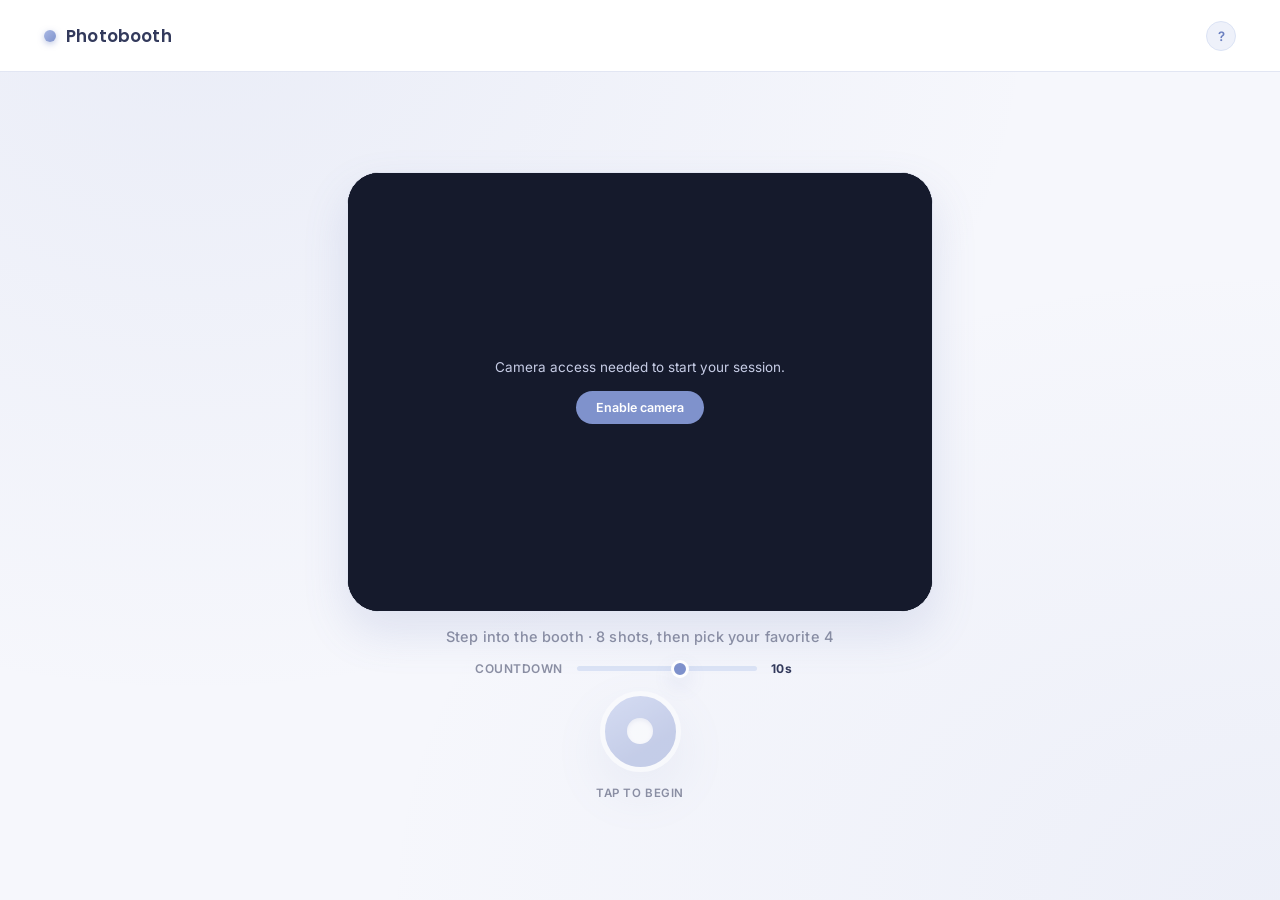
==== photobooth.html @ 26e26113 "Add files via upload" ====
<!DOCTYPE html>
<html lang="en">
<head>
<meta charset="UTF-8">
<meta name="viewport" content="width=device-width, initial-scale=1.0, maximum-scale=1.0, user-scalable=no">
<title>Photobooth</title>
<link rel="preconnect" href="https://fonts.googleapis.com">
<link rel="preconnect" href="https://fonts.gstatic.com" crossorigin>
<link href="https://fonts.googleapis.com/css2?family=Poppins:wght@400;500;600;700&family=Inter:wght@400;500;600&display=swap" rel="stylesheet">
<style>
  :root{
    --bg:#f6f7fc;
    --bg-2:#eef1fa;
    --surface:#ffffff;
    --blue:#7f92cc;
    --blue-deep:#6a7fc0;
    --blue-pale:#e4e9f7;
    --blue-pale-2:#dbe3f5;
    --navy:#333a5c;
    --text:#8b8fa3;
    --line:#e2e6f3;
    --white:#ffffff;
    --shadow: 0 20px 45px rgba(102,116,180,.16);
    --shadow-sm: 0 8px 20px rgba(102,116,180,.14);
  }
  *{box-sizing:border-box;}
  html,body{
    height:100%;
    margin:0;
    overflow:hidden;
    background:var(--bg);
    font-family:'Inter',sans-serif;
    color:var(--navy);
    -webkit-font-smoothing:antialiased;
  }
  button{font-family:inherit;cursor:pointer;}
  .display{font-family:'Poppins',sans-serif;}

  #shell{
    height:100vh;
    width:100vw;
    display:flex;
    flex-direction:column;
    background:
      radial-gradient(ellipse at 15% 0%, rgba(127,146,204,.10), transparent 55%),
      radial-gradient(ellipse at 100% 100%, rgba(127,146,204,.08), transparent 50%),
      var(--bg);
    position:relative;
  }

  /* ---------- TOP BAR ---------- */
  header.topbar{
    flex:0 0 auto;
    height:clamp(56px,8vh,74px);
    display:flex;
    align-items:center;
    justify-content:space-between;
    padding:0 clamp(18px,3.5vw,44px);
    background:var(--surface);
    border-bottom:1px solid var(--line);
    position:relative;
    z-index:20;
  }
  .brand{display:flex;align-items:center;gap:10px;}
  .brand-dot{
    width:12px;height:12px;border-radius:50%;
    background:linear-gradient(135deg, #a9b8e4, var(--blue));
    box-shadow:0 2px 6px rgba(127,146,204,.5);
  }
  .brand-name{
    font-family:'Poppins',sans-serif;
    font-weight:600;
    font-size:clamp(14px,1.8vw,17px);
    letter-spacing:.01em;
    color:var(--navy);
  }
  .topbar-right{position:relative;}
  .help-btn{
    width:30px;height:30px;
    border-radius:50%;
    border:1.5px solid var(--blue-pale-2);
    background:var(--bg-2);
    color:var(--blue-deep);
    font-weight:600;
    font-size:13px;
    display:flex;align-items:center;justify-content:center;
    transition:background .15s ease, transform .15s ease;
  }
  .help-btn:hover{background:var(--blue-pale);transform:translateY(-1px);}
  .help-panel{
    position:absolute;
    top:calc(100% + 12px);
    right:0;
    width:min(280px,80vw);
    background:var(--surface);
    color:var(--navy);
    border-radius:18px;
    padding:18px 20px;
    box-shadow:var(--shadow);
    border:1px solid var(--line);
    z-index:50;
    font-size:13.5px;
    line-height:1.55;
  }
  .help-panel h3{margin:0 0 10px;font-family:'Poppins',sans-serif;font-size:13px;font-weight:600;letter-spacing:.02em;color:var(--blue-deep);}
  .help-panel ol{margin:0;padding-left:18px;color:var(--text);}
  .help-panel li{margin-bottom:6px;}
  .help-panel li::marker{color:var(--blue);font-weight:600;}
  .hidden{display:none !important;}

  /* ---------- STAGE / SCREENS ---------- */
  main#stage{
    flex:1 1 auto;
    min-height:0;
    display:flex;
    position:relative;
  }
  .screen{
    display:none;
    flex-direction:column;
    align-items:center;
    justify-content:center;
    width:100%;
    height:100%;
    padding:clamp(10px,2vh,26px) clamp(14px,3vw,40px);
    gap:clamp(10px,1.8vh,20px);
  }
  .screen.active{display:flex;}

  .subtitle{
    font-family:'Inter',sans-serif;
    font-weight:500;
    font-size:clamp(12px,1.3vw,14.5px);
    color:var(--text);
    text-align:center;
    letter-spacing:.01em;
  }

  /* ---------- CAMERA WINDOW ---------- */
  .cam-frame{
    position:relative;
    border:1px solid var(--line);
    border-radius:32px;
    background:#0e1220;
    box-shadow:var(--shadow);
    overflow:hidden;
    flex:0 1 auto;
    height:min(52vh,440px);
    aspect-ratio:4/3;
    max-width:88vw;
  }
  video#video, video#videoCapture{
    width:100%; height:100%;
    object-fit:cover;
    transform:scaleX(-1);
    display:block;
    background:#0e1220;
  }
  .cam-placeholder{
    position:absolute;inset:0;
    display:flex;align-items:center;justify-content:center;
    flex-direction:column;gap:12px;
    color:#c7cde6;
    text-align:center;
    padding:24px;
    font-size:13.5px;
    background:#151a2c;
    z-index:2;
  }
  .cam-placeholder button{
    margin-top:4px;
    padding:9px 20px;
    border-radius:999px;
    border:none;
    background:var(--blue);
    color:#fff;
    font-size:12.5px;
    font-weight:600;
  }

  #countdownNum{
    position:absolute;
    inset:0;
    display:flex;align-items:center;justify-content:center;
    font-family:'Poppins',sans-serif;
    font-weight:600;
    font-size:clamp(60px,14vw,140px);
    color:#ffffff;
    text-shadow:0 6px 30px rgba(0,0,0,.45);
    z-index:5;
    pointer-events:none;
  }
  #shotCounter{
    position:absolute;
    top:12px;left:12px;
    font-family:'Inter',sans-serif;
    font-weight:600;
    font-size:12px;
    color:var(--navy);
    background:rgba(255,255,255,.92);
    padding:5px 12px;
    border-radius:999px;
    z-index:6;
    letter-spacing:.02em;
    box-shadow:var(--shadow-sm);
  }
  #flashOverlay{
    position:absolute;inset:0;
    background:#fff;
    opacity:0;
    z-index:7;
    pointer-events:none;
  }
  .flash-anim{animation:flashPop .32s ease-out;}
  @keyframes flashPop{
    0%{opacity:.9;}
    100%{opacity:0;}
  }

  /* thumbnail rail during capture */
  #thumbRail{
    display:flex;
    gap:8px;
    height:clamp(34px,5vh,54px);
    align-items:center;
  }
  #thumbRail .thumb{
    width:clamp(34px,5vh,54px);
    height:100%;
    border-radius:12px;
    object-fit:cover;
    border:2px solid var(--surface);
    box-shadow:var(--shadow-sm);
    opacity:0;
    animation:thumbIn .3s ease forwards;
  }
  @keyframes thumbIn{from{opacity:0;transform:translateY(6px);}to{opacity:1;transform:translateY(0);}}

  /* ---------- SETUP CONTROLS ---------- */
  .setup-controls{
    display:flex;
    flex-direction:column;
    align-items:center;
    gap:clamp(10px,1.6vh,16px);
    width:100%;
    max-width:420px;
  }
  .range-row{
    display:flex;
    align-items:center;
    gap:12px;
    width:100%;
    justify-content:center;
    font-family:'Inter',sans-serif;
    font-weight:600;
    font-size:12px;
    color:var(--text);
    letter-spacing:.04em;
  }
  input[type=range]{
    -webkit-appearance:none;
    width:180px;
    height:5px;
    border-radius:4px;
    background:var(--blue-pale-2);
    outline:none;
  }
  input[type=range]::-webkit-slider-thumb{
    -webkit-appearance:none;
    width:18px;height:18px;border-radius:50%;
    background:var(--blue);
    border:3px solid var(--surface);
    cursor:pointer;
    box-shadow:var(--shadow-sm);
  }
  input[type=range]::-moz-range-thumb{
    width:18px;height:18px;border-radius:50%;
    background:var(--blue);
    border:3px solid var(--surface);
    cursor:pointer;
    box-shadow:var(--shadow-sm);
  }
  #countdownReadout{color:var(--navy);font-weight:700;min-width:34px;text-align:left;}

  .shutter-btn{
    width:clamp(68px,9vh,84px);
    height:clamp(68px,9vh,84px);
    border-radius:50%;
    background:linear-gradient(150deg,#a7b6e6,var(--blue) 70%);
    border:5px solid var(--surface);
    box-shadow:var(--shadow);
    position:relative;
    transition:transform .12s ease;
  }
  .shutter-btn:hover{transform:scale(1.05);}
  .shutter-btn:active{transform:scale(.95);}
  .shutter-btn::after{
    content:'';
    position:absolute;
    inset:32%;
    border-radius:50%;
    background:#fff;
    box-shadow:inset 0 2px 4px rgba(102,116,180,.25);
  }
  .shutter-caption{
    font-family:'Inter',sans-serif;
    font-weight:600;
    font-size:11.5px;
    color:var(--text);
    letter-spacing:.05em;
  }
  .shutter-btn:disabled{opacity:.4;cursor:not-allowed;}

  /* ---------- SELECT SCREEN ---------- */
  #screen-select{flex-direction:row;align-items:stretch;gap:clamp(18px,3vw,44px);}
  .select-left{
    display:flex;
    flex-direction:column;
    align-items:center;
    justify-content:center;
    gap:12px;
    flex:1.3;
    min-width:0;
  }
  #grid{
    display:grid;
    grid-template-columns:repeat(4,1fr);
    grid-template-rows:repeat(2,1fr);
    gap:clamp(8px,1.1vw,14px);
    width:100%;
    max-width:560px;
    height:min(48vh,340px);
  }
  .grid-item{
    position:relative;
    border-radius:18px;
    overflow:hidden;
    border:2px solid var(--line);
    background:var(--surface);
    padding:0;
    box-shadow:var(--shadow-sm);
  }
  .grid-item img{
    width:100%;height:100%;object-fit:cover;display:block;
    filter:saturate(.9) brightness(.97);
    transition:filter .15s ease;
  }
  .grid-item.picked img{filter:none;}
  .grid-item:hover img{filter:none;}
  .grid-item .badge{
    position:absolute;
    top:6px;left:6px;
    width:24px;height:24px;
    border-radius:50%;
    background:var(--blue);
    color:#fff;
    font-family:'Poppins',sans-serif;
    font-weight:600;
    font-size:12px;
    display:none;
    align-items:center;justify-content:center;
    box-shadow:0 3px 8px rgba(102,116,180,.5);
  }
  .grid-item.picked .badge{display:flex;}
  .grid-item.picked{border-color:var(--blue);}

  .select-right{
    flex:0 0 auto;
    display:flex;
    flex-direction:column;
    align-items:center;
    justify-content:center;
    gap:10px;
  }
  .strip{
    background:var(--surface);
    color:var(--navy);
    border-radius:22px;
    padding:14px 14px 16px;
    width:clamp(96px,12vw,132px);
    box-shadow:var(--shadow);
    border:1px solid var(--line);
    display:flex;
    flex-direction:column;
    gap:8px;
    position:relative;
  }
  .strip-title{
    font-family:'Poppins',sans-serif;
    font-weight:600;
    font-size:11px;
    text-align:center;
    letter-spacing:.02em;
    color:var(--blue-deep);
  }
  .strip-slot{
    width:100%;
    aspect-ratio:4/3;
    background:var(--bg-2);
    border:1.5px dashed var(--blue-pale-2);
    border-radius:12px;
    overflow:hidden;
    display:flex;align-items:center;justify-content:center;
    font-family:'Inter',sans-serif;
    font-weight:600;
    font-size:11px;
    color:#b7bdd6;
  }
  .strip-slot img{width:100%;height:100%;object-fit:cover;display:block;}
  .strip-date{
    text-align:center;
    font-family:'Inter',sans-serif;
    font-size:8.5px;
    color:#b7bdd6;
    letter-spacing:.04em;
  }

  .btn-row{display:flex;gap:12px;align-items:center;}
  .btn{
    font-family:'Inter',sans-serif;
    font-weight:600;
    font-size:13px;
    padding:11px 24px;
    border-radius:999px;
    border:1.5px solid var(--blue-pale-2);
    background:var(--surface);
    color:var(--navy);
    transition:all .15s ease;
    box-shadow:var(--shadow-sm);
  }
  .btn:hover{background:var(--blue-pale);border-color:var(--blue-pale-2);transform:translateY(-1px);}
  .btn.primary{
    background:var(--blue);
    color:#fff;
    border-color:var(--blue);
  }
  .btn.primary:hover{background:var(--blue-deep);}
  .btn:disabled{opacity:.4;cursor:not-allowed;transform:none;background:var(--surface);color:var(--text);}
  .btn.ghost{border-color:transparent;color:var(--text);box-shadow:none;}
  .btn.ghost:hover{background:var(--bg-2);}

  #toast{
    position:absolute;
    bottom:16px;left:50%;
    transform:translateX(-50%);
    background:var(--navy);
    color:#fff;
    padding:9px 20px;
    border-radius:999px;
    font-size:12.5px;
    font-weight:500;
    opacity:0;
    pointer-events:none;
    transition:opacity .25s ease, transform .25s ease;
    z-index:40;
    box-shadow:var(--shadow);
  }
  #toast.show{opacity:1;transform:translateX(-50%) translateY(-6px);}

  /* ---------- MODAL ---------- */
  .modal-backdrop{
    position:fixed;inset:0;
    background:rgba(51,58,92,.35);
    backdrop-filter:blur(2px);
    display:flex;align-items:center;justify-content:center;
    z-index:100;
  }
  .modal-card{
    background:var(--surface);
    color:var(--navy);
    border-radius:26px;
    padding:30px 30px;
    width:min(370px,88vw);
    box-shadow:var(--shadow);
    position:relative;
  }
  .modal-card h2{
    margin:0 0 8px;
    font-family:'Poppins',sans-serif;
    font-weight:600;
    font-size:21px;
    letter-spacing:.01em;
    color:var(--navy);
  }
  .modal-card p{margin:0 0 18px;font-size:13.5px;color:var(--text);line-height:1.55;}
  .modal-card input{
    width:100%;
    padding:13px 16px;
    border-radius:14px;
    border:1.5px solid var(--blue-pale-2);
    font-size:14px;
    font-family:'Inter',sans-serif;
    margin-bottom:16px;
    background:var(--bg-2);
    color:var(--navy);
  }
  .modal-card input:focus{outline:none;border-color:var(--blue);background:var(--surface);}
  .modal-close{
    position:absolute; top:16px; right:18px;
    background:none;border:none;font-size:19px;color:var(--text);
  }
  .modal-actions{display:flex;flex-direction:column;gap:10px;}
  .link-btn{background:none;border:none;color:var(--text);font-size:12.5px;text-decoration:underline;padding:4px;}

  /* ---------- PRINTING SCREEN ---------- */
  #screen-printing{position:relative;justify-content:flex-start;padding-top:clamp(20px,4vh,50px);}
  .printer{
    position:relative;
    width:min(210px,42vw);
    height:44%;
    display:flex;
    flex-direction:column;
    align-items:center;
    justify-content:flex-end;
  }
  .slot{
    width:100%;
    height:16px;
    background:linear-gradient(180deg,#dbe2f5,#c6cfec);
    border-radius:999px;
    box-shadow:inset 0 3px 6px rgba(102,116,180,.35);
    z-index:5;
  }
  #printStrip{
    position:absolute;
    bottom:10px;
    background:var(--surface);
    color:var(--navy);
    border-radius:22px;
    padding:14px 14px 16px;
    width:100%;
    box-shadow:var(--shadow);
    border:1px solid var(--line);
    display:flex;flex-direction:column;gap:8px;
    transform:translateY(94%);
    transition:transform 2.1s cubic-bezier(.2,.8,.2,1);
    z-index:2;
  }
  #printStrip.out{transform:translateY(-8%);}
  #printStrip .strip-slot img{width:100%;height:100%;object-fit:cover;}

  #printCaption{
    font-family:'Inter',sans-serif;
    font-weight:500;
    font-size:13.5px;
    color:var(--text);
    text-align:center;
    min-height:20px;
  }
  .dots span{
    display:inline-block;width:6px;height:6px;border-radius:50%;
    background:var(--blue);margin:0 3px;
    animation:dotPulse 1.2s ease-in-out infinite;
  }
  .dots span:nth-child(2){animation-delay:.2s;}
  .dots span:nth-child(3){animation-delay:.4s;}
  @keyframes dotPulse{0%,80%,100%{opacity:.25;}40%{opacity:1;}}

  .print-actions{display:flex;gap:10px;opacity:0;transition:opacity .4s ease;}
  .print-actions.show{opacity:1;}

  @media (prefers-reduced-motion: reduce){
    #printStrip{transition:none;}
    .flash-anim{animation:none;}
  }

  @media (max-width:760px){
    #screen-select{flex-direction:column;overflow:hidden;}
    #grid{height:auto;max-height:34vh;}
  }
</style>
</head>
<body>
<div id="shell">

  <header class="topbar">
    <div class="brand">
      <span class="brand-dot"></span>
      <span class="brand-name display">Photobooth</span>
    </div>
    <div class="topbar-right">
      <button class="help-btn" id="helpBtn" aria-label="How it works">?</button>
      <div class="help-panel hidden" id="helpPanel">
        <h3>How it works</h3>
        <ol>
          <li>Set your countdown time, then hit the shutter.</li>
          <li>Strike a pose — we'll take 8 photos back to back.</li>
          <li>Pick your favorite 4, tapping them in the order you want on the strip.</li>
          <li>Enter an email or phone number and we'll get your strip ready.</li>
        </ol>
      </div>
    </div>
  </header>

  <main id="stage">

    <!-- SETUP -->
    <section class="screen active" id="screen-setup">
      <div class="cam-frame" id="camFrameSetup">
        <video id="video" autoplay playsinline muted></video>
        <div class="cam-placeholder hidden" id="camError">
          <span>Camera access needed to start your session.</span>
          <button id="retryCamBtn">Enable camera</button>
        </div>
      </div>
      <div class="subtitle">Step into the booth · 8 shots, then pick your favorite 4</div>
      <div class="setup-controls">
        <div class="range-row">
          <span>COUNTDOWN</span>
          <input type="range" id="countdownRange" min="3" max="15" value="10" step="1">
          <span id="countdownReadout">10s</span>
        </div>
        <button class="shutter-btn" id="startBtn" aria-label="Start session"></button>
        <div class="shutter-caption">TAP TO BEGIN</div>
      </div>
    </section>

    <!-- CAPTURE -->
    <section class="screen" id="screen-capture">
      <div class="cam-frame" id="camFrameCapture">
        <video id="videoCapture" autoplay playsinline muted></video>
        <div id="countdownNum" class="display"></div>
        <div id="shotCounter">SHOT 1 / 8</div>
        <div id="flashOverlay"></div>
      </div>
      <div id="thumbRail"></div>
    </section>

    <!-- SELECT -->
    <section class="screen" id="screen-select">
      <div class="select-left">
        <div class="subtitle" id="selectHint">Tap 4 photos, in the order you'd like them on your strip</div>
        <div id="grid"></div>
        <div class="btn-row">
          <button class="btn" id="resetSelBtn">Reset</button>
          <button class="btn primary" id="doneBtn" disabled>Done</button>
        </div>
      </div>
      <div class="select-right">
        <div class="strip" id="stripPreview">
          <div class="strip-title display">Photobooth</div>
          <div class="strip-slot" data-slot="0">1</div>
          <div class="strip-slot" data-slot="1">2</div>
          <div class="strip-slot" data-slot="2">3</div>
          <div class="strip-slot" data-slot="3">4</div>
          <div class="strip-date" id="stripDate"></div>
        </div>
      </div>
      <div id="toast"></div>
    </section>

    <!-- PRINTING -->
    <section class="screen" id="screen-printing">
      <div class="subtitle" style="margin-bottom:6px;">Your strip</div>
      <div class="printer">
        <div id="printStrip">
          <div class="strip-title display">Photobooth</div>
          <div class="strip-slot" data-pslot="0"></div>
          <div class="strip-slot" data-pslot="1"></div>
          <div class="strip-slot" data-pslot="2"></div>
          <div class="strip-slot" data-pslot="3"></div>
          <div class="strip-date" id="printDate"></div>
        </div>
        <div class="slot"></div>
      </div>
      <div id="printCaption">Developing your photos <span class="dots"><span></span><span></span><span></span></span></div>
      <div class="print-actions" id="printActions">
        <button class="btn primary" id="downloadBtn">Download strip</button>
        <button class="btn ghost" id="restartBtn">Start over</button>
      </div>
    </section>

  </main>

  <!-- CONTACT MODAL -->
  <div class="modal-backdrop hidden" id="contactModal">
    <div class="modal-card">
      <button class="modal-close" id="modalCloseBtn" aria-label="Close">&times;</button>
      <h2 class="display">Get your strip</h2>
      <p>Enter an email or phone number and we'll get your photo strip ready for you.</p>
      <input type="text" id="contactInput" placeholder="you@email.com or (555) 123-4567" autocomplete="off">
      <div class="modal-actions">
        <button class="btn primary" id="sendBtn">Send my photos</button>
        <button class="link-btn" id="skipBtn">Skip for now</button>
      </div>
    </div>
  </div>

  <canvas id="captureCanvas" class="hidden"></canvas>
</div>

<script>
(function(){
  "use strict";

  // ---------- STATE ----------
  let stream = null;
  let countdownSeconds = 10;
  let photos = [];              // dataURLs, up to 8
  let shotIndex = 0;
  let countdownTimer = null;
  let selectedOrder = [];       // indices into photos[], length up to 4
  let contactValue = "";

  // ---------- ELEMENTS ----------
  const $ = id => document.getElementById(id);
  const video = $('video');
  const videoCapture = $('videoCapture');
  const canvas = $('captureCanvas');
  const screens = {
    setup: $('screen-setup'),
    capture: $('screen-capture'),
    select: $('screen-select'),
    printing: $('screen-printing')
  };

  function showScreen(name){
    Object.values(screens).forEach(s => s.classList.remove('active'));
    screens[name].classList.add('active');
  }

  // ---------- HELP TOOLTIP ----------
  const helpBtn = $('helpBtn'), helpPanel = $('helpPanel');
  helpBtn.addEventListener('click', (e) => {
    e.stopPropagation();
    helpPanel.classList.toggle('hidden');
  });
  document.addEventListener('click', (e) => {
    if(!helpPanel.contains(e.target) && e.target !== helpBtn){
      helpPanel.classList.add('hidden');
    }
  });

  // ---------- CAMERA ----------
  async function initCamera(){
    try{
      stream = await navigator.mediaDevices.getUserMedia({ video: { facingMode: 'user', width: {ideal:960}, height:{ideal:720} }, audio:false });
      video.srcObject = stream;
      videoCapture.srcObject = stream;
      $('camError').classList.add('hidden');
      $('startBtn').disabled = false;
    }catch(err){
      $('camError').classList.remove('hidden');
      $('startBtn').disabled = true;
    }
  }
  $('retryCamBtn').addEventListener('click', initCamera);
  initCamera();

  // ---------- COUNTDOWN SETTING ----------
  const range = $('countdownRange');
  range.addEventListener('input', () => {
    countdownSeconds = parseInt(range.value, 10);
    $('countdownReadout').textContent = countdownSeconds + 's';
  });

  // ---------- CAPTURE FLOW ----------
  $('startBtn').addEventListener('click', () => {
    if(!stream) return;
    photos = [];
    shotIndex = 0;
    showScreen('capture');
    $('thumbRail').innerHTML = '';
    runCountdownForShot();
  });

  function runCountdownForShot(){
    $('shotCounter').textContent = `SHOT ${shotIndex+1} / 8`;
    let remaining = countdownSeconds;
    $('countdownNum').textContent = remaining;
    clearInterval(countdownTimer);
    countdownTimer = setInterval(() => {
      remaining -= 1;
      if(remaining > 0){
        $('countdownNum').textContent = remaining;
      } else {
        clearInterval(countdownTimer);
        $('countdownNum').textContent = '';
        takePhoto();
      }
    }, 1000);
  }

  function takePhoto(){
    const flashEl = $('flashOverlay');
    flashEl.classList.remove('flash-anim');
    void flashEl.offsetWidth;
    flashEl.classList.add('flash-anim');

    const vw = videoCapture.videoWidth || 640;
    const vh = videoCapture.videoHeight || 480;
    canvas.width = vw;
    canvas.height = vh;
    const ctx = canvas.getContext('2d');
    ctx.translate(vw, 0);
    ctx.scale(-1, 1);
    ctx.drawImage(videoCapture, 0, 0, vw, vh);
    const dataUrl = canvas.toDataURL('image/jpeg', 0.9);
    photos.push(dataUrl);

    const thumb = document.createElement('img');
    thumb.src = dataUrl;
    thumb.className = 'thumb';
    thumb.style.animationDelay = '0s';
    $('thumbRail').appendChild(thumb);

    shotIndex++;
    if(shotIndex < 8){
      setTimeout(runCountdownForShot, 900);
    } else {
      setTimeout(() => {
        stopStream();
        buildSelectGrid();
        showScreen('select');
      }, 700);
    }
  }

  function stopStream(){
    if(stream){
      stream.getTracks().forEach(t => t.stop());
      stream = null;
    }
  }

  // ---------- SELECT SCREEN ----------
  const grid = $('grid');
  const doneBtn = $('doneBtn');
  const toast = $('toast');

  function showToast(msg){
    toast.textContent = msg;
    toast.classList.add('show');
    clearTimeout(showToast._t);
    showToast._t = setTimeout(() => toast.classList.remove('show'), 1600);
  }

  function buildSelectGrid(){
    grid.innerHTML = '';
    selectedOrder = [];
    photos.forEach((src, i) => {
      const item = document.createElement('button');
      item.className = 'grid-item';
      item.setAttribute('aria-label', `Photo ${i+1}`);
      item.innerHTML = `<img src="${src}"><span class="badge"></span>`;
      item.addEventListener('click', () => togglePick(i, item));
      grid.appendChild(item);
    });
    updateStripPreview();
    updateDoneState();
  }

  function togglePick(i, el){
    const pos = selectedOrder.indexOf(i);
    if(pos > -1){
      selectedOrder.splice(pos, 1);
    } else {
      if(selectedOrder.length >= 4){
        showToast('You have 4 already — tap one to remove it first');
        return;
      }
      selectedOrder.push(i);
    }
    refreshGridBadges();
    updateStripPreview();
    updateDoneState();
  }

  function refreshGridBadges(){
    Array.from(grid.children).forEach((item, i) => {
      const pos = selectedOrder.indexOf(i);
      const badge = item.querySelector('.badge');
      if(pos > -1){
        item.classList.add('picked');
        badge.textContent = pos + 1;
      } else {
        item.classList.remove('picked');
        badge.textContent = '';
      }
    });
  }

  function dateStamp(){
    const d = new Date();
    const mm = String(d.getMonth()+1).padStart(2,'0');
    const dd = String(d.getDate()).padStart(2,'0');
    const yy = String(d.getFullYear()).slice(-2);
    return `${mm}.${dd}.${yy}`;
  }

  function updateStripPreview(){
    const slots = $('stripPreview').querySelectorAll('.strip-slot');
    slots.forEach((slot, i) => {
      if(selectedOrder[i] !== undefined){
        slot.innerHTML = `<img src="${photos[selectedOrder[i]]}">`;
      } else {
        slot.innerHTML = String(i+1);
      }
    });
    $('stripDate').textContent = dateStamp();
  }

  function updateDoneState(){
    doneBtn.disabled = selectedOrder.length !== 4;
  }

  $('resetSelBtn').addEventListener('click', () => {
    selectedOrder = [];
    refreshGridBadges();
    updateStripPreview();
    updateDoneState();
  });

  doneBtn.addEventListener('click', () => {
    $('contactModal').classList.remove('hidden');
    $('contactInput').focus();
  });

  // ---------- CONTACT MODAL ----------
  $('modalCloseBtn').addEventListener('click', () => $('contactModal').classList.add('hidden'));
  $('skipBtn').addEventListener('click', () => {
    contactValue = '';
    $('contactModal').classList.add('hidden');
    goToPrinting();
  });
  $('sendBtn').addEventListener('click', () => {
    const val = $('contactInput').value.trim();
    if(!val){
      $('contactInput').style.borderColor = '#c96b6b';
      return;
    }
    contactValue = val;
    $('contactModal').classList.add('hidden');
    goToPrinting();
  });

  // ---------- PRINTING SCREEN ----------
  function goToPrinting(){
    const slots = document.querySelectorAll('#printStrip .strip-slot');
    slots.forEach((slot, i) => {
      slot.innerHTML = selectedOrder[i] !== undefined ? `<img src="${photos[selectedOrder[i]]}">` : '';
    });
    $('printDate').textContent = dateStamp();
    $('printCaption').innerHTML = 'Developing your photos <span class="dots"><span></span><span></span><span></span></span>';
    $('printActions').classList.remove('show');
    const strip = $('printStrip');
    strip.classList.remove('out');
    void strip.offsetWidth;

    showScreen('printing');

    setTimeout(() => strip.classList.add('out'), 150);
    setTimeout(() => {
      const dest = contactValue ? contactValue : 'you';
      $('printCaption').textContent = contactValue
        ? `Sent to ${dest} ✓ (demo — download below to keep it)`
        : `Ready ✓ — download your strip below`;
      $('printActions').classList.add('show');
    }, 2300);
  }

  // ---------- DOWNLOAD ----------
  $('downloadBtn').addEventListener('click', () => {
    downloadStripImage();
  });

  function downloadStripImage(){
    const W = 500, PAD = 28, GAP = 16;
    const photoH = Math.round((W - PAD*2) * 0.75);
    const headerH = 62;
    const footerH = 46;
    const H = headerH + (photoH+GAP)*4 + footerH;

    const out = document.createElement('canvas');
    out.width = W; out.height = H;
    const ctx = out.getContext('2d');

    ctx.fillStyle = '#ffffff';
    ctx.fillRect(0,0,W,H);
    ctx.fillStyle = '#f6f7fc';
    ctx.fillRect(0,0,W,headerH);

    ctx.fillStyle = '#5f72b5';
    ctx.textAlign = 'center';
    ctx.font = "600 24px 'Poppins', sans-serif";
    ctx.fillText('Photobooth', W/2, 40);

    function drawSlot(img, x, y, w, h){
      const ir = img.width / img.height;
      const sr = w / h;
      let sx, sy, sw, sh;
      if(ir > sr){ sh = img.height; sw = sh*sr; sx=(img.width-sw)/2; sy=0; }
      else{ sw = img.width; sh = sw/sr; sx=0; sy=(img.height-sh)/2; }
      const r = 14;
      ctx.save();
      ctx.beginPath();
      ctx.moveTo(x+r,y);
      ctx.arcTo(x+w,y,x+w,y+h,r);
      ctx.arcTo(x+w,y+h,x,y+h,r);
      ctx.arcTo(x,y+h,x,y,r);
      ctx.arcTo(x,y,x+w,y,r);
      ctx.closePath();
      ctx.clip();
      ctx.drawImage(img, sx, sy, sw, sh, x, y, w, h);
      ctx.restore();
      ctx.strokeStyle = '#e2e6f3';
      ctx.lineWidth = 1.5;
      ctx.stroke();
    }

    const imgs = selectedOrder.map(i => {
      const im = new Image();
      im.src = photos[i];
      return im;
    });

    let loaded = 0;
    imgs.forEach(im => {
      if(im.complete) loaded++;
      im.onload = () => { loaded++; maybeFinish(); };
    });
    maybeFinish();

    function maybeFinish(){
      if(loaded < imgs.length) return;
      imgs.forEach((im, i) => {
        const y = headerH + i*(photoH+GAP);
        drawSlot(im, PAD, y, W-PAD*2, photoH);
      });
      ctx.fillStyle = '#b7bdd6';
      ctx.font = "12px 'Inter', sans-serif";
      ctx.fillText(dateStamp() + '  ·  made in the booth', W/2, H-18);

      const link = document.createElement('a');
      link.download = 'photo-strip.png';
      link.href = out.toDataURL('image/png');
      link.click();
    }
  }

  // ---------- RESTART ----------
  $('restartBtn').addEventListener('click', () => {
    photos = [];
    selectedOrder = [];
    contactValue = '';
    $('contactInput').value = '';
    $('contactInput').style.borderColor = '';
    showScreen('setup');
    initCamera();
  });

})();
</script>
</body>
</html>
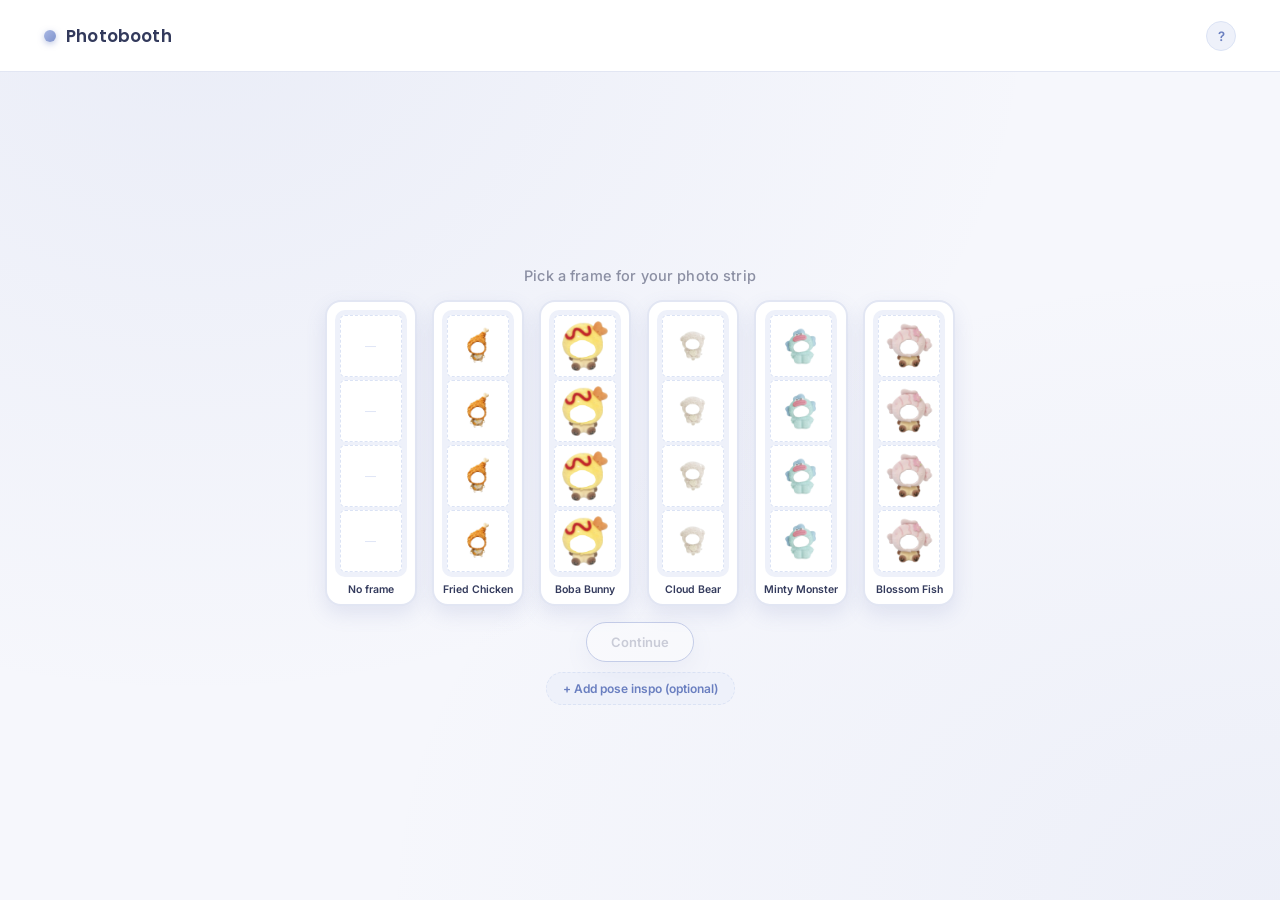
==== commit 163ae95f: "Update photobooth.html" ====
--- a/photobooth.html
+++ b/photobooth.html
@@ -74,7 +74,7 @@
     letter-spacing:.01em;
     color:var(--navy);
   }
-  .topbar-right{position:relative;}
+  .topbar-right{position:relative;display:flex;align-items:center;gap:10px;}
   .help-btn{
     width:30px;height:30px;
     border-radius:50%;
@@ -91,7 +91,7 @@
     position:absolute;
     top:calc(100% + 12px);
     right:0;
-    width:min(280px,80vw);
+    width:min(300px,80vw);
     background:var(--surface);
     color:var(--navy);
     border-radius:18px;
@@ -136,7 +136,125 @@
     letter-spacing:.01em;
   }
 
-  /* ---------- CAMERA WINDOW ---------- */
+  /* ---------- THEME PICKER ---------- */
+  #screen-theme{gap:clamp(10px,1.8vh,18px);}
+  #themeGrid{
+    display:flex;
+    flex-wrap:wrap;
+    justify-content:center;
+    gap:clamp(8px,1.2vw,16px);
+    width:100%;
+    max-width:640px;
+  }
+  .theme-tile{
+    background:var(--surface);
+    border:2px solid var(--line);
+    border-radius:16px;
+    padding:8px;
+    display:flex;
+    flex-direction:column;
+    align-items:center;
+    gap:6px;
+    box-shadow:var(--shadow-sm);
+    transition:all .15s ease;
+  }
+  .theme-tile:hover{border-color:var(--blue-pale-2);transform:translateY(-2px);}
+  .theme-tile.selected{border-color:var(--blue);box-shadow:0 0 0 3px var(--blue-pale);}
+  .mini-strip{
+    width:clamp(52px,6.4vw,72px);
+    display:flex;
+    flex-direction:column;
+    gap:3px;
+    background:var(--bg-2);
+    padding:5px;
+    border-radius:10px;
+  }
+  .mini-slot{
+    aspect-ratio:1/1;
+    border-radius:5px;
+    background:var(--surface);
+    border:1px dashed var(--blue-pale-2);
+    display:flex;align-items:center;justify-content:center;
+    overflow:hidden;
+  }
+  .mini-slot img{width:82%;height:82%;object-fit:contain;}
+  .mini-slot.empty{color:var(--blue-pale-2);font-size:11px;}
+  .theme-tile .theme-label{
+    font-family:'Inter',sans-serif;
+    font-weight:600;
+    font-size:10.5px;
+    color:var(--navy);
+    text-align:center;
+    line-height:1.25;
+  }
+
+  .theme-actions{
+    display:flex;
+    flex-direction:column;
+    align-items:center;
+    gap:10px;
+  }
+  .inspo-btn{
+    display:flex;
+    align-items:center;
+    gap:6px;
+    background:var(--bg-2);
+    border:1.5px dashed var(--blue-pale-2);
+    color:var(--blue-deep);
+    font-family:'Inter',sans-serif;
+    font-weight:600;
+    font-size:12px;
+    padding:8px 16px;
+    border-radius:999px;
+    transition:all .15s ease;
+  }
+  .inspo-btn:hover{background:var(--blue-pale);}
+  .inspo-btn .clear-x{
+    display:inline-flex;align-items:center;justify-content:center;
+    width:16px;height:16px;border-radius:50%;
+    background:var(--blue-deep);color:#fff;font-size:10px;
+    margin-left:2px;
+  }
+
+  /* ---------- POSE INSPO MODAL ---------- */
+  #inspoGrid{
+    display:flex;
+    flex-wrap:wrap;
+    gap:10px;
+    justify-content:center;
+    max-height:44vh;
+    overflow-y:auto;
+    padding:2px;
+    margin-bottom:6px;
+  }
+  .inspo-tile{
+    width:84px;
+    background:var(--bg-2);
+    border:2px solid var(--line);
+    border-radius:14px;
+    padding:6px;
+    display:flex;flex-direction:column;align-items:center;gap:5px;
+    transition:all .15s ease;
+  }
+  .inspo-tile:hover{border-color:var(--blue-pale-2);}
+  .inspo-tile.selected{border-color:var(--blue);box-shadow:0 0 0 3px var(--blue-pale);}
+  .inspo-tile img{width:100%;border-radius:8px;display:block;}
+  .inspo-tile .inspo-label{font-size:10px;font-weight:600;color:var(--navy);text-align:center;}
+  .inspo-empty-note{
+    font-size:13px;
+    color:var(--text);
+    text-align:center;
+    line-height:1.55;
+    padding:10px 6px 16px;
+  }
+
+  /* ---------- CAMERA ROW (cam + optional inspo panel) ---------- */
+  .cam-row{
+    display:flex;
+    align-items:center;
+    justify-content:center;
+    gap:clamp(14px,2.4vw,28px);
+  }
   .cam-frame{
     position:relative;
     border:1px solid var(--line);
@@ -144,10 +262,10 @@
     background:#0e1220;
     box-shadow:var(--shadow);
     overflow:hidden;
-    flex:0 1 auto;
-    height:min(52vh,440px);
-    aspect-ratio:4/3;
-    max-width:88vw;
+    flex:0 0 auto;
+    height:min(50vh,420px);
+    aspect-ratio:1/1;
+    max-width:76vw;
   }
   video#video, video#videoCapture{
     width:100%; height:100%;
@@ -155,6 +273,15 @@
     transform:scaleX(-1);
     display:block;
     background:#0e1220;
+  }
+  .frame-overlay{
+    position:absolute;
+    inset:0;
+    width:100%;
+    height:100%;
+    object-fit:contain;
+    pointer-events:none;
+    z-index:4;
   }
   .cam-placeholder{
     position:absolute;inset:0;
@@ -184,10 +311,10 @@
     display:flex;align-items:center;justify-content:center;
     font-family:'Poppins',sans-serif;
     font-weight:600;
-    font-size:clamp(60px,14vw,140px);
+    font-size:clamp(56px,13vw,130px);
     color:#ffffff;
-    text-shadow:0 6px 30px rgba(0,0,0,.45);
-    z-index:5;
+    text-shadow:0 6px 30px rgba(0,0,0,.5);
+    z-index:6;
     pointer-events:none;
   }
   #shotCounter{
@@ -215,6 +342,55 @@
   @keyframes flashPop{
     0%{opacity:.9;}
     100%{opacity:0;}
+  }
+
+  /* ---------- POSE INSPO SIDE PANEL ---------- */
+  .inspo-panel{
+    display:flex;
+    flex-direction:column;
+    align-items:center;
+    gap:6px;
+    flex:0 0 auto;
+  }
+  .inspo-panel-label{
+    font-family:'Inter',sans-serif;
+    font-weight:600;
+    font-size:10.5px;
+    letter-spacing:.04em;
+    color:var(--blue-deep);
+    text-transform:uppercase;
+  }
+  .inspo-img-wrap{
+    position:relative;
+    display:inline-block;
+    border-radius:16px;
+    overflow:hidden;
+    box-shadow:var(--shadow);
+    border:1px solid var(--line);
+    background:var(--surface);
+  }
+  .inspo-img-wrap img{
+    display:block;
+    height:min(50vh,420px);
+    max-width:34vw;
+    width:auto;
+    object-fit:contain;
+  }
+  .inspo-highlight{
+    position:absolute;
+    left:0; right:0;
+    height:25%;
+    border:3px solid var(--blue);
+    border-radius:10px;
+    box-shadow:0 0 0 3px rgba(127,146,204,.35), inset 0 0 12px rgba(127,146,204,.25);
+    transition:top .35s ease;
+    pointer-events:none;
+  }
+  .inspo-pose-caption{
+    font-family:'Inter',sans-serif;
+    font-weight:600;
+    font-size:11px;
+    color:var(--text);
   }
 
   /* thumbnail rail during capture */
@@ -283,8 +459,8 @@
   #countdownReadout{color:var(--navy);font-weight:700;min-width:34px;text-align:left;}
 
   .shutter-btn{
-    width:clamp(68px,9vh,84px);
-    height:clamp(68px,9vh,84px);
+    width:clamp(62px,7.6vh,76px);
+    height:clamp(62px,7.6vh,76px);
     border-radius:50%;
     background:linear-gradient(150deg,#a7b6e6,var(--blue) 70%);
     border:5px solid var(--surface);
@@ -311,6 +487,16 @@
   }
   .shutter-btn:disabled{opacity:.4;cursor:not-allowed;}
 
+  .change-theme-btn{
+    background:none;border:none;
+    color:var(--blue-deep);
+    font-family:'Inter',sans-serif;
+    font-weight:600;
+    font-size:12px;
+    text-decoration:underline;
+    padding:2px;
+  }
+
   /* ---------- SELECT SCREEN ---------- */
   #screen-select{flex-direction:row;align-items:stretch;gap:clamp(18px,3vw,44px);}
   .select-left{
@@ -328,12 +514,12 @@
     grid-template-rows:repeat(2,1fr);
     gap:clamp(8px,1.1vw,14px);
     width:100%;
-    max-width:560px;
-    height:min(48vh,340px);
+    max-width:520px;
+    height:min(46vh,330px);
   }
   .grid-item{
     position:relative;
-    border-radius:18px;
+    border-radius:16px;
     overflow:hidden;
     border:2px solid var(--line);
     background:var(--surface);
@@ -395,7 +581,7 @@
   }
   .strip-slot{
     width:100%;
-    aspect-ratio:4/3;
+    aspect-ratio:1/1;
     background:var(--bg-2);
     border:1.5px dashed var(--blue-pale-2);
     border-radius:12px;
@@ -438,6 +624,7 @@
   .btn:disabled{opacity:.4;cursor:not-allowed;transform:none;background:var(--surface);color:var(--text);}
   .btn.ghost{border-color:transparent;color:var(--text);box-shadow:none;}
   .btn.ghost:hover{background:var(--bg-2);}
+  .btn.small{padding:8px 18px;font-size:12px;}
 
   #toast{
     position:absolute;
@@ -469,8 +656,10 @@
     background:var(--surface);
     color:var(--navy);
     border-radius:26px;
-    padding:30px 30px;
-    width:min(370px,88vw);
+    padding:28px 28px;
+    width:min(400px,88vw);
+    max-height:82vh;
+    overflow-y:auto;
     box-shadow:var(--shadow);
     position:relative;
   }
@@ -562,11 +751,18 @@
   @media (prefers-reduced-motion: reduce){
     #printStrip{transition:none;}
     .flash-anim{animation:none;}
+    .inspo-highlight{transition:none;}
+  }
+
+  @media (max-width:820px){
+    .cam-row{flex-direction:column;}
+    .inspo-img-wrap img{height:min(30vh,260px);max-width:70vw;}
+    .cam-frame{height:min(38vh,340px);}
   }
 
   @media (max-width:760px){
     #screen-select{flex-direction:column;overflow:hidden;}
-    #grid{height:auto;max-height:34vh;}
+    #grid{height:auto;max-height:30vh;}
   }
 </style>
 </head>
@@ -583,8 +779,10 @@
       <div class="help-panel hidden" id="helpPanel">
         <h3>How it works</h3>
         <ol>
+          <li>Pick a character frame (or none) for your strip.</li>
+          <li>Optionally add pose inspo to reference while you shoot.</li>
           <li>Set your countdown time, then hit the shutter.</li>
-          <li>Strike a pose — we'll take 8 photos back to back.</li>
+          <li>Line your face up in the hole — we'll take 8 photos back to back.</li>
           <li>Pick your favorite 4, tapping them in the order you want on the strip.</li>
           <li>Enter an email or phone number and we'll get your strip ready.</li>
         </ol>
@@ -594,13 +792,35 @@
 
   <main id="stage">
 
+    <!-- THEME PICKER -->
+    <section class="screen active" id="screen-theme">
+      <div class="subtitle">Pick a frame for your photo strip</div>
+      <div id="themeGrid"></div>
+      <div class="theme-actions">
+        <button class="btn primary" id="themeContinueBtn" disabled>Continue</button>
+        <button class="inspo-btn" id="inspoBtn">
+          <span id="inspoBtnLabel">+ Add pose inspo (optional)</span>
+        </button>
+      </div>
+    </section>
+
     <!-- SETUP -->
-    <section class="screen active" id="screen-setup">
-      <div class="cam-frame" id="camFrameSetup">
-        <video id="video" autoplay playsinline muted></video>
-        <div class="cam-placeholder hidden" id="camError">
-          <span>Camera access needed to start your session.</span>
-          <button id="retryCamBtn">Enable camera</button>
+    <section class="screen" id="screen-setup">
+      <div class="cam-row">
+        <div class="cam-frame" id="camFrameSetup">
+          <video id="video" autoplay playsinline muted></video>
+          <img class="frame-overlay hidden" id="frameOverlaySetup" alt="">
+          <div class="cam-placeholder hidden" id="camError">
+            <span>Camera access needed to start your session.</span>
+            <button id="retryCamBtn">Enable camera</button>
+          </div>
+        </div>
+        <div class="inspo-panel hidden" id="inspoPanelSetup">
+          <div class="inspo-panel-label">Pose inspo</div>
+          <div class="inspo-img-wrap">
+            <img id="inspoImgSetup" alt="Pose inspiration strip">
+            <div class="inspo-highlight" id="inspoHighlightSetup"></div>
+          </div>
         </div>
       </div>
       <div class="subtitle">Step into the booth · 8 shots, then pick your favorite 4</div>
@@ -612,16 +832,28 @@
         </div>
         <button class="shutter-btn" id="startBtn" aria-label="Start session"></button>
         <div class="shutter-caption">TAP TO BEGIN</div>
+        <button class="change-theme-btn" id="changeThemeBtn">Change frame / pose inspo</button>
       </div>
     </section>
 
     <!-- CAPTURE -->
     <section class="screen" id="screen-capture">
-      <div class="cam-frame" id="camFrameCapture">
-        <video id="videoCapture" autoplay playsinline muted></video>
-        <div id="countdownNum" class="display"></div>
-        <div id="shotCounter">SHOT 1 / 8</div>
-        <div id="flashOverlay"></div>
+      <div class="cam-row">
+        <div class="cam-frame" id="camFrameCapture">
+          <video id="videoCapture" autoplay playsinline muted></video>
+          <img class="frame-overlay hidden" id="frameOverlayCapture" alt="">
+          <div id="countdownNum" class="display"></div>
+          <div id="shotCounter">SHOT 1 / 8</div>
+          <div id="flashOverlay"></div>
+        </div>
+        <div class="inspo-panel hidden" id="inspoPanelCapture">
+          <div class="inspo-panel-label">Pose inspo</div>
+          <div class="inspo-img-wrap">
+            <img id="inspoImgCapture" alt="Pose inspiration strip">
+            <div class="inspo-highlight" id="inspoHighlightCapture"></div>
+          </div>
+          <div class="inspo-pose-caption" id="inspoPoseCaption">Pose 1 of 4</div>
+        </div>
       </div>
       <div id="thumbRail"></div>
     </section>
@@ -686,6 +918,20 @@
     </div>
   </div>
 
+  <!-- POSE INSPO MODAL -->
+  <div class="modal-backdrop hidden" id="inspoModal">
+    <div class="modal-card">
+      <button class="modal-close" id="inspoModalCloseBtn" aria-label="Close">&times;</button>
+      <h2 class="display">Pose inspo</h2>
+      <p>Pick a reference strip to shoot alongside. Totally optional.</p>
+      <div id="inspoGrid"></div>
+      <div id="inspoEmptyNote" class="inspo-empty-note hidden">No pose inspo strips yet.</div>
+      <div class="modal-actions">
+        <button class="btn primary small" id="inspoDoneBtn">Done</button>
+      </div>
+    </div>
+  </div>
+
   <canvas id="captureCanvas" class="hidden"></canvas>
 </div>
 
@@ -693,21 +939,47 @@
 (function(){
   "use strict";
 
+  // ---------- THEME (FRAME) ASSETS ----------
+  const THEMES = [
+    { id: 'friedchicken', name: 'Fried Chicken', src: '[data-uri]' },
+    { id: 'boba',         name: 'Boba Bunny',    src: '[data-uri]' },
+    { id: 'bear',         name: 'Cloud Bear',    src: '[data-uri]' },
+    { id: 'monster',      name: 'Minty Monster', src: '[data-uri]' },
+    { id: 'fish',         name: 'Blossom Fish',  src: '[data-uri]' }
+  ];
+
+  // ---------- POSE INSPO ASSETS ----------
+  // Each entry is ONE flattened strip image containing 4 equal-height poses,
+  // stacked edge-to-edge with no header/footer branding baked in, so the
+  // 25%-band highlight lines up correctly. Add entries here as PNGs come in.
+  const INSPO_STRIPS = [
+    { id: 'puppets',       name: 'Puppet Pals',       src: '[data-uri]' },
+    { id: 'monkey',        name: 'Cheeky Monkey',     src: '[data-uri]' },
+    { id: 'spongebob',     name: 'SpongeBob & Patrick', src: '[data-uri]' },
+    { id: 'melody_kuromi', name: 'My Melody & Kuromi', src: '[data-uri]' },
+    { id: 'hello_kitty',   name: 'Hello Kitty & Friend', src: '[data-uri]' }
+  ];
+
   // ---------- STATE ----------
   let stream = null;
   let countdownSeconds = 10;
-  let photos = [];              // dataURLs, up to 8
+  let photos = [];              // dataURLs, up to 8 (frame already baked in)
   let shotIndex = 0;
   let countdownTimer = null;
   let selectedOrder = [];       // indices into photos[], length up to 4
   let contactValue = "";
+  let selectedTheme = null;     // THEMES[i] or null for "no frame"
+  let selectedInspo = null;     // INSPO_STRIPS[i] or null
 
   // ---------- ELEMENTS ----------
   const $ = id => document.getElementById(id);
   const video = $('video');
   const videoCapture = $('videoCapture');
   const canvas = $('captureCanvas');
+  const frameOverlaySetup = $('frameOverlaySetup');
+  const frameOverlayCapture = $('frameOverlayCapture');
   const screens = {
+    theme: $('screen-theme'),
     setup: $('screen-setup'),
     capture: $('screen-capture'),
     select: $('screen-select'),
@@ -731,10 +1003,144 @@
     }
   });
 
+  // ---------- THEME (FRAME) PICKER ----------
+  const themeGrid = $('themeGrid');
+  const themeContinueBtn = $('themeContinueBtn');
+
+  function buildThemeGrid(){
+    themeGrid.innerHTML = '';
+
+    const noneTile = document.createElement('button');
+    noneTile.className = 'theme-tile';
+    noneTile.innerHTML = `
+      <div class="mini-strip">
+        <div class="mini-slot empty">—</div>
+        <div class="mini-slot empty">—</div>
+        <div class="mini-slot empty">—</div>
+        <div class="mini-slot empty">—</div>
+      </div>
+      <div class="theme-label">No frame</div>`;
+    noneTile.addEventListener('click', () => selectTheme(null, noneTile));
+    themeGrid.appendChild(noneTile);
+
+    THEMES.forEach(theme => {
+      const tile = document.createElement('button');
+      tile.className = 'theme-tile';
+      const slots = Array.from({length:4}).map(() => `<div class="mini-slot"><img src="${theme.src}" alt=""></div>`).join('');
+      tile.innerHTML = `<div class="mini-strip">${slots}</div><div class="theme-label">${theme.name}</div>`;
+      tile.addEventListener('click', () => selectTheme(theme, tile));
+      themeGrid.appendChild(tile);
+    });
+  }
+
+  function selectTheme(theme, tileEl){
+    selectedTheme = theme;
+    Array.from(themeGrid.children).forEach(c => c.classList.remove('selected'));
+    tileEl.classList.add('selected');
+    themeContinueBtn.disabled = false;
+  }
+
+  function applyThemeToOverlays(){
+    [frameOverlaySetup, frameOverlayCapture].forEach(el => {
+      if(selectedTheme){
+        el.src = selectedTheme.src;
+        el.classList.remove('hidden');
+      } else {
+        el.src = '';
+        el.classList.add('hidden');
+      }
+    });
+  }
+
+  buildThemeGrid();
+
+  // ---------- POSE INSPO PICKER ----------
+  const inspoBtn = $('inspoBtn');
+  const inspoBtnLabel = $('inspoBtnLabel');
+  const inspoModal = $('inspoModal');
+  const inspoGrid = $('inspoGrid');
+  const inspoEmptyNote = $('inspoEmptyNote');
+
+  function buildInspoGrid(){
+    inspoGrid.innerHTML = '';
+    if(INSPO_STRIPS.length === 0){
+      inspoEmptyNote.classList.remove('hidden');
+      return;
+    }
+    inspoEmptyNote.classList.add('hidden');
+
+    const noneTile = document.createElement('button');
+    noneTile.className = 'inspo-tile' + (selectedInspo === null ? ' selected' : '');
+    noneTile.innerHTML = `<div style="width:100%;aspect-ratio:1/1;border-radius:8px;background:var(--surface);border:1px dashed var(--blue-pale-2);display:flex;align-items:center;justify-content:center;color:var(--blue-pale-2);">—</div><div class="inspo-label">None</div>`;
+    noneTile.addEventListener('click', () => selectInspo(null, noneTile));
+    inspoGrid.appendChild(noneTile);
+
+    INSPO_STRIPS.forEach(strip => {
+      const tile = document.createElement('button');
+      tile.className = 'inspo-tile' + (selectedInspo && selectedInspo.id === strip.id ? ' selected' : '');
+      tile.innerHTML = `<img src="${strip.src}" alt="${strip.name}"><div class="inspo-label">${strip.name}</div>`;
+      tile.addEventListener('click', () => selectInspo(strip, tile));
+      inspoGrid.appendChild(tile);
+    });
+  }
+
+  function selectInspo(strip, tileEl){
+    selectedInspo = strip;
+    Array.from(inspoGrid.children).forEach(c => c.classList.remove('selected'));
+    tileEl.classList.add('selected');
+    updateInspoButtonLabel();
+  }
+
+  function updateInspoButtonLabel(){
+    if(selectedInspo){
+      inspoBtnLabel.textContent = `Pose inspo: ${selectedInspo.name}`;
+    } else {
+      inspoBtnLabel.textContent = '+ Add pose inspo (optional)';
+    }
+  }
+
+  inspoBtn.addEventListener('click', () => {
+    buildInspoGrid();
+    inspoModal.classList.remove('hidden');
+  });
+  $('inspoModalCloseBtn').addEventListener('click', () => inspoModal.classList.add('hidden'));
+  $('inspoDoneBtn').addEventListener('click', () => inspoModal.classList.add('hidden'));
+
+  function applyInspoToPanels(){
+    const setupPanel = $('inspoPanelSetup');
+    const capturePanel = $('inspoPanelCapture');
+    if(selectedInspo){
+      $('inspoImgSetup').src = selectedInspo.src;
+      $('inspoImgCapture').src = selectedInspo.src;
+      setupPanel.classList.remove('hidden');
+      capturePanel.classList.remove('hidden');
+      updateInspoHighlight($('inspoHighlightSetup'), 0);
+      updateInspoHighlight($('inspoHighlightCapture'), 0);
+    } else {
+      setupPanel.classList.add('hidden');
+      capturePanel.classList.add('hidden');
+    }
+  }
+
+  function updateInspoHighlight(highlightEl, poseIndex){
+    highlightEl.style.top = (poseIndex * 25) + '%';
+  }
+
+  // ---------- THEME SCREEN CONTINUE ----------
+  themeContinueBtn.addEventListener('click', () => {
+    applyThemeToOverlays();
+    applyInspoToPanels();
+    showScreen('setup');
+  });
+
+  $('changeThemeBtn').addEventListener('click', () => {
+    showScreen('theme');
+  });
+
   // ---------- CAMERA ----------
   async function initCamera(){
     try{
-      stream = await navigator.mediaDevices.getUserMedia({ video: { facingMode: 'user', width: {ideal:960}, height:{ideal:720} }, audio:false });
+      stream = await navigator.mediaDevices.getUserMedia({ video: { facingMode: 'user', width: {ideal:960}, height:{ideal:960} }, audio:false });
       video.srcObject = stream;
       videoCapture.srcObject = stream;
       $('camError').classList.add('hidden');
@@ -764,8 +1170,17 @@
     runCountdownForShot();
   });
 
+  function currentPoseIndex(){
+    return Math.min(3, Math.floor(shotIndex / 2));
+  }
+
   function runCountdownForShot(){
     $('shotCounter').textContent = `SHOT ${shotIndex+1} / 8`;
+    if(selectedInspo){
+      const poseIdx = currentPoseIndex();
+      updateInspoHighlight($('inspoHighlightCapture'), poseIdx);
+      $('inspoPoseCaption').textContent = `Pose ${poseIdx+1} of 4`;
+    }
     let remaining = countdownSeconds;
     $('countdownNum').textContent = remaining;
     clearInterval(countdownTimer);
@@ -787,21 +1202,41 @@
     void flashEl.offsetWidth;
     flashEl.classList.add('flash-anim');
 
-    const vw = videoCapture.videoWidth || 640;
-    const vh = videoCapture.videoHeight || 480;
-    canvas.width = vw;
-    canvas.height = vh;
+    const vw = videoCapture.videoWidth || 960;
+    const vh = videoCapture.videoHeight || 960;
+    const size = Math.min(vw, vh);
+    const sx = (vw - size) / 2;
+    const sy = (vh - size) / 2;
+
+    canvas.width = size;
+    canvas.height = size;
     const ctx = canvas.getContext('2d');
-    ctx.translate(vw, 0);
+
+    // draw mirrored, center-cropped square video frame
+    ctx.save();
+    ctx.translate(size, 0);
     ctx.scale(-1, 1);
-    ctx.drawImage(videoCapture, 0, 0, vw, vh);
-    const dataUrl = canvas.toDataURL('image/jpeg', 0.9);
+    ctx.drawImage(videoCapture, sx, sy, size, size, 0, 0, size, size);
+    ctx.restore();
+
+    // composite the selected frame on top (not mirrored), same "contain" fit as on-screen
+    if(selectedTheme && frameOverlayCapture.complete && frameOverlayCapture.naturalWidth){
+      const nw = frameOverlayCapture.naturalWidth;
+      const nh = frameOverlayCapture.naturalHeight;
+      const scale = Math.min(size / nw, size / nh);
+      const dw = nw * scale;
+      const dh = nh * scale;
+      const dx = (size - dw) / 2;
+      const dy = (size - dh) / 2;
+      ctx.drawImage(frameOverlayCapture, dx, dy, dw, dh);
+    }
+
+    const dataUrl = canvas.toDataURL('image/jpeg', 0.92);
     photos.push(dataUrl);
 
     const thumb = document.createElement('img');
     thumb.src = dataUrl;
     thumb.className = 'thumb';
-    thumb.style.animationDelay = '0s';
     $('thumbRail').appendChild(thumb);
 
     shotIndex++;
@@ -966,7 +1401,7 @@
 
   function downloadStripImage(){
     const W = 500, PAD = 28, GAP = 16;
-    const photoH = Math.round((W - PAD*2) * 0.75);
+    const photoH = W - PAD*2; // photos are square
     const headerH = 62;
     const footerH = 46;
     const H = headerH + (photoH+GAP)*4 + footerH;
@@ -1045,7 +1480,7 @@
     contactValue = '';
     $('contactInput').value = '';
     $('contactInput').style.borderColor = '';
-    showScreen('setup');
+    showScreen('theme');
     initCamera();
   });
 
